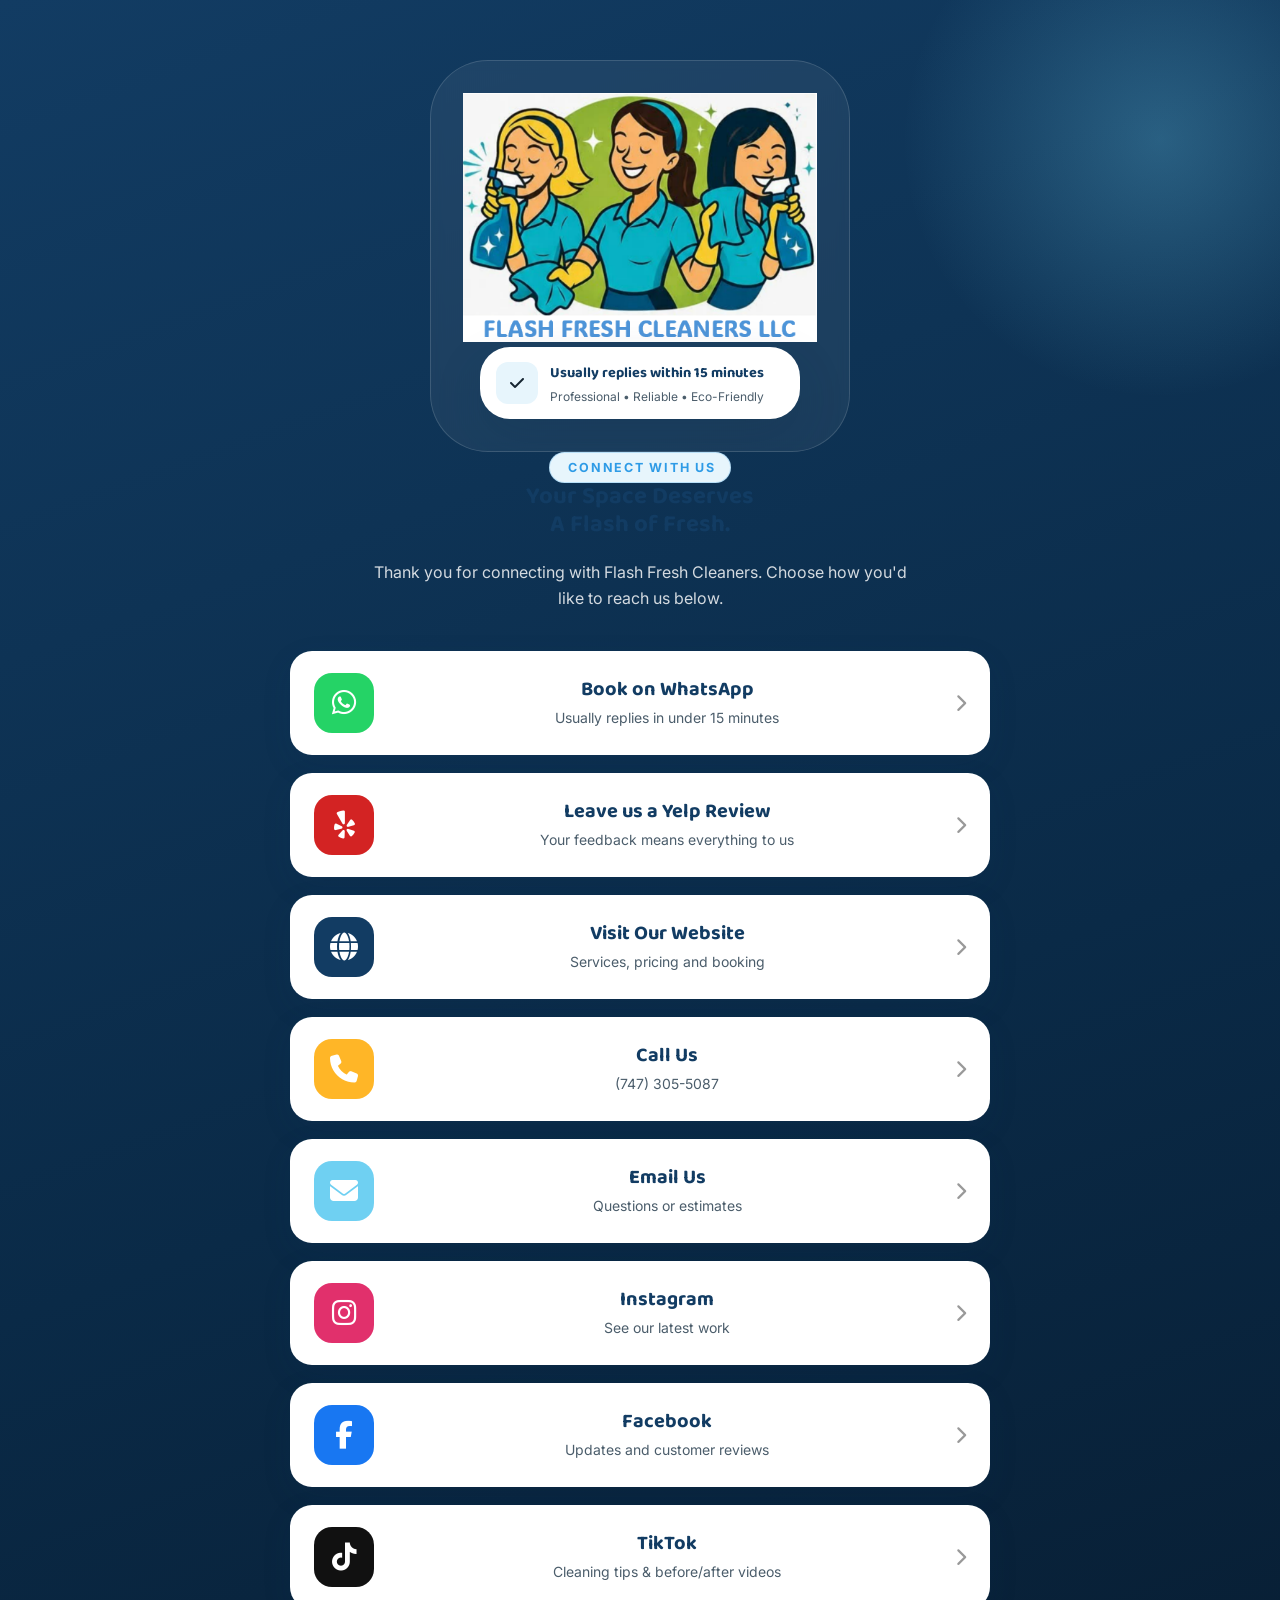
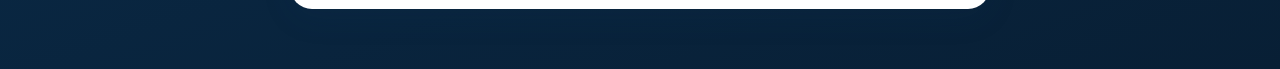
==== links.html @ 33b20ee2 "idk" ====
<!DOCTYPE html>
<html lang="en">

<head>

    <meta charset="UTF-8">
    <meta name="viewport" content="width=device-width, initial-scale=1.0">

    <title>Flash Fresh Cleaners | Connect With Us</title>

    <link rel="stylesheet" href="styles.css">

    <link rel="preconnect" href="https://fonts.googleapis.com">
    <link rel="preconnect" href="https://fonts.gstatic.com" crossorigin>

    <link
        href="https://fonts.googleapis.com/css2?family=Baloo+2:wght@700;800&family=Inter:wght@400;500;600;700&display=swap"
        rel="stylesheet">

    <link rel="stylesheet" href="https://cdnjs.cloudflare.com/ajax/libs/font-awesome/6.7.2/css/all.min.css">

    <link rel="icon" href="images/logo_flashfreshcleaners.png">

</head>

<body class="links-page">

    <section class="hero links-hero">

        <div class="wrap">

            <div class="links-container">

                <div class="hero-card">

                    <img src="images/logo_flashfreshcleaners.png" alt="Flash Fresh Cleaners Logo">

                    <div class="hero-badge">

                        <div class="ico">
                            <i class="fa-solid fa-check"></i>
                        </div>

                        <div>

                            <strong>Usually replies within 15 minutes</strong>

                            <span>Professional • Reliable • Eco-Friendly</span>

                        </div>

                    </div>

                </div>

                <div class="links-copy">

                    <div class="eyebrow">

                        <i class="fa-solid fa-sparkles"></i>

                        CONNECT WITH US

                    </div>

                    <h1>

                        Your Space Deserves<br>

                        <span class="accent">A Flash of Fresh.</span>

                    </h1>

                    <p class="lead">

                        Thank you for connecting with Flash Fresh Cleaners.

                        Choose how you'd like to reach us below.

                    </p>

                    <div class="links-buttons">

                        <a class="link-card whatsapp" href="https://wa.me/17473055087">

                            <div>

                                <i class="fa-brands fa-whatsapp"></i>

                            </div>

                            <div>

                                <h3>Book on WhatsApp</h3>

                                <p>Usually replies in under 15 minutes</p>

                            </div>

                            <span>

                                <i class="fa-solid fa-chevron-right"></i>

                            </span>

                        </a>

                        <a class="link-card yelp" href="https://www.yelp.com" target="_blank">

                            <div>

                                <i class="fa-brands fa-yelp"></i>

                            </div>

                            <div>

                                <h3>Leave us a Yelp Review</h3>

                                <p>Your feedback means everything to us</p>

                            </div>

                            <span>

                                <i class="fa-solid fa-chevron-right"></i>

                            </span>

                        </a>

                        <a class="link-card website" href="index.html">

                            <div>

                                <i class="fa-solid fa-globe"></i>

                            </div>

                            <div>

                                <h3>Visit Our Website</h3>

                                <p>Services, pricing and booking</p>

                            </div>

                            <span>

                                <i class="fa-solid fa-chevron-right"></i>

                            </span>

                        </a>

                        <a class="link-card phone" href="tel:+17473055087">

                            <div>

                                <i class="fa-solid fa-phone"></i>

                            </div>

                            <div>

                                <h3>Call Us</h3>

                                <p>(747) 305-5087</p>

                            </div>

                            <span>

                                <i class="fa-solid fa-chevron-right"></i>

                            </span>

                        </a>

                        <a class="link-card email" href="mailto:flashfreshhousecleaning@gmail.com">

                            <div>

                                <i class="fa-solid fa-envelope"></i>

                            </div>

                            <div>

                                <h3>Email Us</h3>

                                <p>Questions or estimates</p>

                            </div>

                            <span>

                                <i class="fa-solid fa-chevron-right"></i>

                            </span>

                        </a>

                        <a class="link-card instagram" href="https://www.instagram.com/flash_fresh_cleaners_"
                            target="_blank">

                            <div>

                                <i class="fa-brands fa-instagram"></i>

                            </div>

                            <div>

                                <h3>Instagram</h3>

                                <p>See our latest work</p>

                            </div>

                            <span>

                                <i class="fa-solid fa-chevron-right"></i>

                            </span>

                        </a>

                        <a class="link-card facebook"
                            href="https://www.facebook.com/people/Flash-fresh-cleaners-company/61579070356581/"
                            target="_blank">

                            <div>

                                <i class="fa-brands fa-facebook-f"></i>

                            </div>

                            <div>

                                <h3>Facebook</h3>

                                <p>Updates and customer reviews</p>

                            </div>

                            <span>

                                <i class="fa-solid fa-chevron-right"></i>

                            </span>

                        </a>

                        <a class="link-card tiktok"
                            href="https://www.tiktok.com/@flashfreshcleaner?_r=1&_t=ZP-98QbsErbtvD" target="_blank">

                            <div>

                                <i class="fa-brands fa-tiktok"></i>

                            </div>

                            <div>

                                <h3>TikTok</h3>

                                <p>Cleaning tips & before/after videos</p>

                            </div>

                            <span>

                                <i class="fa-solid fa-chevron-right"></i>

                            </span>

                        </a>

                    </div>

                </div>

            </div>

        </div>

    </section>

</body>

</html>
---- styles.css ----
:root{
  --navy:#123C63;
  --navy-deep:#0A2A47;
  --blue:#2E9BE6;
  --blue-light:#6FD0F2;
  --foam:#F5FBFF;
  --mist:#E7F5FC;
  --ink:#152430;
  --ink-soft:#4B5D6B;
  --amber:#FFB627;
  --amber-deep:#F09A00;
  --white:#FFFFFF;
  --wa-green:#25D366;
  --radius:18px;
  --radius-sm:10px;
  --shadow:0 10px 30px rgba(18,60,99,0.10);
  --shadow-strong:0 18px 46px rgba(10,42,71,0.18);
  --max:1180px;
}

*{box-sizing:border-box;}
html{scroll-behavior:smooth;}
body{
  margin:0;
  font-family:'Inter',sans-serif;
  color:var(--ink);
  background:var(--foam);
  -webkit-font-smoothing:antialiased;
  overflow-x:hidden;
}
img{max-width:100%;display:block;}
a{text-decoration:none;color:inherit;}
ul{list-style:none;margin:0;padding:0;}
h1,h2,h3,h4{
  font-family:'Baloo 2',sans-serif;
  margin:0;
  color:var(--navy);
  line-height:1.15;
}
p{margin:0;line-height:1.65;color:var(--ink-soft);}
section{position:relative;}
.wrap{max-width:var(--max);margin:0 auto;padding:0 28px;}
.eyebrow{
  display:inline-flex;
  align-items:center;
  gap:8px;
  font-family:'Inter',sans-serif;
  font-weight:700;
  font-size:12.5px;
  letter-spacing:0.14em;
  text-transform:uppercase;
  color:var(--blue);
  background:var(--mist);
  border:1px solid rgba(46,155,230,0.25);
  padding:7px 14px 7px 10px;
  border-radius:999px;
}
.eyebrow svg{width:14px;height:14px;flex-shrink:0;}

/* Buttons */
.btn{
  display:inline-flex;
  align-items:center;
  justify-content:center;
  gap:9px;
  font-family:'Inter',sans-serif;
  font-weight:700;
  font-size:15.5px;
  padding:15px 26px;
  border-radius:999px;
  cursor:pointer;
  border:2px solid transparent;
  transition:transform .18s ease, box-shadow .18s ease, background .18s ease, color .18s ease;
  white-space:nowrap;
}
.btn svg{width:19px;height:19px;flex-shrink:0;}
.btn:hover{transform:translateY(-2px);}
.btn-primary{
  background:var(--wa-green);
  color:#fff;
  box-shadow:0 12px 26px rgba(37,211,102,0.35);
}
.btn-primary:hover{box-shadow:0 16px 32px rgba(37,211,102,0.45);}
.btn-outline{
  background:transparent;
  border-color:rgba(255,255,255,0.55);
  color:#fff;
}
.btn-outline:hover{background:rgba(255,255,255,0.12);}
.btn-navy{
  background:var(--navy);
  color:#fff;
  box-shadow:0 12px 26px rgba(18,60,99,0.28);
}
.btn-navy:hover{background:var(--navy-deep);}
.btn-amber{
  background:var(--amber);
  color:var(--navy-deep);
  box-shadow:0 12px 26px rgba(255,182,39,0.35);
}
.btn-amber:hover{background:var(--amber-deep);}

/* Wave divider */
.wave-divider{display:block;width:100%;line-height:0;}
.wave-divider svg{width:100%;height:auto;display:block;}

/* Header */
header{
  position:sticky;top:0;z-index:100;
  background:rgba(245,251,255,0.9);
  backdrop-filter:blur(10px);
  border-bottom:1px solid rgba(18,60,99,0.08);
}
.nav{
  display:flex;align-items:center;justify-content:space-between;
  padding:14px 28px;max-width:var(--max);margin:0 auto;
}
.brand{display:flex;align-items:center;gap:10px;}
.brand img{height:46px;width:auto;}
.brand span{font-family:'Baloo 2',sans-serif;font-weight:800;font-size:18px;color:var(--navy);letter-spacing:0.01em;}
.nav-links{display:flex;align-items:center;gap:30px;}
.nav-links a{
  font-weight:600;font-size:14.5px;color:var(--navy);
  position:relative;padding:4px 0;
}
.nav-links a::after{
  content:"";position:absolute;left:0;bottom:-3px;width:0;height:2px;
  background:var(--blue);transition:width .2s ease;
}
.nav-links a:hover::after{width:100%;}
.nav-cta{display:flex;align-items:center;gap:14px;}
.nav-cta .btn{padding:11px 20px;font-size:14px;}
.burger{display:none;}
.burger-icon{display:none;}

@media (max-width:900px){
  .nav-links{
    position:fixed;inset:0 0 0 auto;top:0;
    width:min(78vw,320px);height:100vh;
    background:var(--navy);
    flex-direction:column;align-items:flex-start;
    padding:96px 32px 32px;gap:26px;
    transform:translateX(100%);
    transition:transform .32s ease;
    box-shadow:-20px 0 50px rgba(0,0,0,0.25);
  }
  .nav-links a{color:#fff;font-size:17px;}
  .nav-links a::after{background:var(--amber);}
  .burger:checked ~ .nav-links{transform:translateX(0);}
  .burger-icon{
    display:flex;flex-direction:column;justify-content:center;gap:5px;
    width:42px;height:42px;border-radius:12px;background:var(--navy);
    cursor:pointer;z-index:200;padding:0 10px;
  }
  .burger-icon span{width:100%;height:2.5px;background:#fff;border-radius:2px;transition:.25s;}
  .burger:checked ~ .burger-icon span:nth-child(1){transform:translateY(7.5px) rotate(45deg);}
  .burger:checked ~ .burger-icon span:nth-child(2){opacity:0;}
  .burger:checked ~ .burger-icon span:nth-child(3){transform:translateY(-7.5px) rotate(-45deg);}
  .nav-overlay{
    display:none;position:fixed;inset:0;background:rgba(10,42,71,0.45);z-index:90;
  }
  .burger:checked ~ .nav-overlay{display:block;}
  .nav-cta .btn-outline-navy{display:none;}
}
@media (min-width:901px){
  .burger, .burger-icon{display:none;}
}

/* Hero */
.hero{
  background:linear-gradient(160deg, var(--navy) 0%, var(--navy-deep) 62%, #081F35 100%);
  position:relative;overflow:hidden;
  padding:76px 0 0;
}
.hero::before{
  content:"";position:absolute;top:-120px;right:-140px;width:520px;height:520px;
  background:radial-gradient(circle, rgba(111,208,242,0.28) 0%, rgba(111,208,242,0) 70%);
  pointer-events:none;
}
.hero-flash{
  position:absolute;top:0;right:8%;width:340px;height:100%;
  background:linear-gradient(100deg, transparent 40%, rgba(255,255,255,0.06) 50%, transparent 60%);
  pointer-events:none;
}
.hero-grid{
  display:grid;grid-template-columns:1.05fr 0.95fr;gap:40px;align-items:center;
  position:relative;z-index:2;
}
.hero-copy .eyebrow{background:rgba(255,255,255,0.08);border-color:rgba(255,255,255,0.18);color:var(--blue-light);}
.hero-copy h1{
  color:#fff;font-size:clamp(34px,4.6vw,54px);font-weight:800;margin-top:18px;letter-spacing:-0.01em;
}
.hero-copy h1 .accent{color:var(--amber);}
.hero-copy p.lead{
  color:rgba(255,255,255,0.82);font-size:17.5px;max-width:480px;margin-top:18px;
}
.hero-actions{display:flex;flex-wrap:wrap;gap:14px;margin-top:30px;}
.hero-note{display:flex;align-items:center;gap:10px;margin-top:28px;color:rgba(255,255,255,0.65);font-size:13.5px;}
.hero-note svg{width:16px;height:16px;color:var(--amber);flex-shrink:0;}
.hero-stats{display:flex;gap:30px;margin-top:38px;flex-wrap:wrap;}
.hero-stats div strong{display:block;font-family:'Baloo 2',sans-serif;font-size:26px;color:#fff;}
.hero-stats div span{font-size:12.5px;color:rgba(255,255,255,0.6);letter-spacing:.03em;text-transform:uppercase;}

.hero-art{position:relative;z-index:2;display:flex;align-items:center;justify-content:center;padding:50px 0 60px;}
.hero-card{
    background: rgba(255,255,255,.06);
    border:1px solid rgba(255,255,255,.14);
    border-radius:58px;
    backdrop-filter:blur(6px);

    max-width:420px;
    width:100%;

    padding:32px;

    display:flex;
    flex-direction:column;
    align-items:center;
    gap:5px;

    overflow:hidden;
}

.image-wrapper{
    border-radius:30px;
    overflow:hidden;
}

.image-wrapper img{
    display:block;
    width:100%;
}

.hero-card img{
    .hero-card img{
    width:100%;
    height:320px;
    object-fit:contain;
    border-radius:28px;
    overflow:hidden;
}
}

.hero-badge{
    width:100%;
    max-width:320px;

    display:flex;
    align-items:center;
    gap:12px;

    background:#fff;
    border-radius:30px;
    padding:14px 16px;

    box-shadow:var(--shadow-strong);

    margin:0;
}
.hero-badge .ico{
  width:42px;height:42px;border-radius:12px;background:var(--mist);
  display:flex;align-items:center;justify-content:center;flex-shrink:0;
}
.hero-badge .ico svg{width:22px;height:22px;color:var(--blue);}
.hero-badge strong{display:block;font-family:'Baloo 2';font-size:14.5px;color:var(--navy);}
.hero-badge span{font-size:12px;color:var(--ink-soft);}

@media (max-width:900px){
  .hero-grid{grid-template-columns:1fr;text-align:left;}
  .hero-art{padding-bottom:70px;order:-1;}
  .hero{padding-top:50px;}
}

/* Section heading */
.section-head{max-width:640px;margin:0 auto 46px;text-align:center;}
.section-head .eyebrow{margin-bottom:16px;}
.section-head h2{font-size:clamp(28px,3.4vw,38px);font-weight:800;}
.section-head p{margin-top:14px;font-size:16px;}
.section-pad{padding:86px 0;}

.btn-yelp{
    background:#d32323;
    color:#fff;
}

.btn-yelp:hover{
    background:#b81d1d;
}

.btn i{
    margin-right:8px;
    font-size:20px;
}



/* Services */
.services{background:var(--foam);}
.svc-grid{
  display:grid;grid-template-columns:repeat(4,1fr);gap:22px;
}
.svc-card{
  background:#fff;border-radius:var(--radius);overflow:hidden;
  border:1px solid rgba(18,60,99,0.07);
  box-shadow:var(--shadow);
  transition:transform .22s ease, box-shadow .22s ease, border-color .22s ease;
}
.svc-card:hover{transform:translateY(-6px);box-shadow:var(--shadow-strong);border-color:rgba(46,155,230,0.25);}
.svc-img{width:100%;height:160px;object-fit:cover;display:block;}
.svc-body{padding:22px 24px 28px;}
.svc-card .ico{
  width:52px;height:52px;border-radius:14px;
  background:linear-gradient(140deg, var(--blue) 0%, var(--navy) 100%);
  display:flex;align-items:center;justify-content:center;margin-bottom:18px;
  margin-top:-44px;position:relative;z-index:1;
  border:3px solid #fff;box-shadow:var(--shadow);
}
.svc-card.featured .ico{background:linear-gradient(140deg, var(--amber) 0%, var(--amber-deep) 100%);}
.svc-card .ico svg{width:26px;height:26px;color:#fff;}
.svc-card h3{font-size:18px;margin-bottom:8px;}
.svc-card p{font-size:14.5px;}
.svc-card .tag{
  display:inline-block;margin-top:14px;font-size:11.5px;font-weight:700;letter-spacing:.06em;
  text-transform:uppercase;color:var(--amber-deep);background:rgba(255,182,39,0.14);
  padding:4px 10px;border-radius:999px;
}

@media (max-width:1024px){.svc-grid{grid-template-columns:repeat(2,1fr);}}
@media (max-width:560px){.svc-grid{grid-template-columns:1fr;} .section-pad{padding:60px 0;}}

/* Why us */
.why-us{background:var(--mist);}
.why-grid{display:grid;grid-template-columns:0.9fr 1.1fr;gap:56px;align-items:center;}
.why-copy .section-head{text-align:left;margin:0 0 26px;}
.why-list{display:flex;flex-direction:column;gap:20px;}
.why-item{display:flex;gap:16px;align-items:flex-start;}
.why-item .ico{
  width:44px;height:44px;border-radius:12px;background:#fff;flex-shrink:0;
  display:flex;align-items:center;justify-content:center;box-shadow:var(--shadow);
}
.why-item .ico svg{width:22px;height:22px;color:var(--blue);}
.why-item h4{font-size:16px;margin-bottom:4px;}
.why-item p{font-size:14.5px;}

.why-panel{
  background:linear-gradient(155deg, var(--navy) 0%, var(--navy-deep) 100%);
  border-radius:26px;padding:40px;color:#fff;position:relative;overflow:hidden;
}
.why-panel::before{
  content:"";position:absolute;bottom:-80px;left:-80px;width:260px;height:260px;
  background:radial-gradient(circle, rgba(111,208,242,0.22) 0%, transparent 70%);
}
.why-photo{
  width:100%;height:170px;object-fit:cover;border-radius:16px;
  margin-bottom:24px;position:relative;display:block;
  border:1px solid rgba(255,255,255,0.18);
}
.why-panel h3{color:#fff;font-size:22px;margin-bottom:22px;position:relative;}
.why-stats-grid{display:grid;grid-template-columns:1fr 1fr;gap:22px;position:relative;}
.why-stats-grid div{background:rgba(255,255,255,0.07);border:1px solid rgba(255,255,255,0.14);border-radius:16px;padding:20px;}
.why-stats-grid strong{display:block;font-family:'Baloo 2';font-size:28px;color:var(--amber);}
.why-stats-grid span{font-size:12.5px;color:rgba(255,255,255,0.72);}

@media (max-width:900px){
  .why-grid{grid-template-columns:1fr;}
  .why-copy .section-head{text-align:left;}
}

/* How it works */
.how{
  background:
    linear-gradient(180deg, rgba(245,251,255,0.95) 0%, rgba(245,251,255,0.95) 100%),
    url('https://picsum.photos/seed/flashfresh-howitworks/1600/900') center/cover no-repeat;
}
.how-grid{display:grid;grid-template-columns:repeat(3,1fr);gap:30px;position:relative;}
.how-grid::before{
  content:"";position:absolute;top:34px;left:14%;right:14%;height:2px;
  background:repeating-linear-gradient(90deg, rgba(46,155,230,0.35) 0 10px, transparent 10px 20px);
  z-index:0;
}
.how-step{position:relative;z-index:1;text-align:center;padding:0 14px;}
.how-num{
  width:68px;height:68px;border-radius:50%;margin:0 auto 22px;
  background:#fff;border:2px solid var(--blue);color:var(--blue);
  display:flex;align-items:center;justify-content:center;
  font-family:'Baloo 2';font-weight:800;font-size:24px;
  box-shadow:var(--shadow);
}
.how-step:nth-child(2) .how-num{border-color:var(--amber);color:var(--amber-deep);}
.how-step:nth-child(3) .how-num{border-color:var(--navy);color:var(--navy);}
.how-step h3{font-size:18px;margin-bottom:8px;}
.how-step p{font-size:14.5px;max-width:260px;margin:0 auto;}

@media (max-width:800px){
  .how-grid{grid-template-columns:1fr;gap:44px;}
  .how-grid::before{display:none;}
}

/* Reviews */
.reviews{background:var(--mist);}
.rev-grid{display:grid;grid-template-columns:repeat(3,1fr);gap:24px;}
.rev-card{
  background:#fff;border-radius:var(--radius);padding:28px;
  box-shadow:var(--shadow);border:1px solid rgba(18,60,99,0.06);
  display:flex;flex-direction:column;gap:16px;
}
.rev-stars{display:flex;gap:3px;}
.rev-stars svg{width:16px;height:16px;color:var(--amber);}
.rev-card p{font-size:15px;color:var(--ink);}
.rev-who{display:flex;align-items:center;gap:12px;margin-top:auto;}
.rev-avatar{
  width:40px;height:40px;border-radius:50%;overflow:hidden;flex-shrink:0;
  box-shadow:0 0 0 2px rgba(18,60,99,0.08);
}
.rev-avatar img{width:100%;height:100%;object-fit:cover;display:block;}
.rev-who strong{display:block;font-size:14px;color:var(--navy);}
.rev-who span{font-size:12px;color:var(--ink-soft);}

@media (max-width:900px){.rev-grid{grid-template-columns:1fr;}}

/* Contact CTA */
.cta{
  background:
    linear-gradient(150deg, rgba(18,60,99,0.93) 0%, rgba(10,42,71,0.95) 70%, rgba(8,31,53,0.97) 100%),
    url('https://plus.unsplash.com/premium_photo-1679920025550-75324e59680f?q=80&w=1169&auto=format&fit=crop&ixlib=rb-4.1.0&ixid=M3wxMjA3fDB8MHxwaG90by1wYWdlfHx8fGVufDB8fHx8fA%3D%3D') center/cover no-repeat;
  position:relative;overflow:hidden;padding:80px 0;
}
.cta::before{
  content:"";position:absolute;top:-100px;left:-100px;width:420px;height:420px;
  background:radial-gradient(circle, rgba(111,208,242,0.22) 0%, transparent 70%);
}
.cta::after{
  content:"";position:absolute;bottom:-120px;right:-80px;width:380px;height:380px;
  background:radial-gradient(circle, rgba(255,182,39,0.16) 0%, transparent 70%);
}
.cta-inner{position:relative;z-index:2;text-align:center;max-width:640px;margin:0 auto;}
.cta-inner .eyebrow{background:rgba(255,255,255,0.08);border-color:rgba(255,255,255,0.2);color:var(--blue-light);}
.cta-inner h2{color:#fff;font-size:clamp(28px,4vw,40px);margin-top:18px;}
.cta-inner p{color:rgba(255,255,255,0.78);margin-top:14px;font-size:16.5px;}
.cta-actions{display:flex;flex-wrap:wrap;gap:14px;justify-content:center;margin-top:32px;}
.cta-phone{
  display:inline-flex;align-items:center;gap:10px;margin-top:26px;
  color:rgba(255,255,255,0.75);font-size:14.5px;font-weight:600;
}
.cta-phone svg{width:17px;height:17px;color:var(--amber);}

/* Footer */
footer{background:#081F35;padding:56px 0 26px;color:rgba(255,255,255,0.65);}
.foot-grid{display:grid;grid-template-columns:1.4fr 1fr 1fr 1.2fr;gap:40px;}
.foot-brand{display:flex;align-items:center;gap:10px;margin-bottom:14px;}
.foot-brand img{height:40px;width:auto;}
.foot-brand span{font-family:'Baloo 2';font-weight:800;font-size:16.5px;color:#fff;}
.foot-col h5{color:#fff;font-family:'Inter';font-size:13.5px;letter-spacing:.06em;text-transform:uppercase;margin-bottom:16px;}
.foot-col ul{display:flex;flex-direction:column;gap:11px;}
.foot-col a{font-size:14.5px;transition:color .2s;}
.foot-col a:hover{color:var(--blue-light);}
.foot-desc{font-size:14px;max-width:280px;line-height:1.6;}
.foot-social{display:flex;gap:12px;margin-top:18px;}
.foot-social a{
  width:38px;height:38px;border-radius:10px;background:rgba(255,255,255,0.07);
  display:flex;align-items:center;justify-content:center;border:1px solid rgba(255,255,255,0.12);
  transition:background .2s;
}
.foot-social a:hover{background:var(--blue);}
.foot-social svg{width:18px;height:18px;color:#fff;}
.foot-contact-item{display:flex;align-items:center;gap:10px;font-size:14.5px;}
.foot-contact-item svg{width:16px;height:16px;color:var(--amber);flex-shrink:0;}
.foot-bottom{
  margin-top:44px;padding-top:24px;border-top:1px solid rgba(255,255,255,0.1);
  display:flex;justify-content:space-between;align-items:center;flex-wrap:wrap;gap:12px;
  font-size:13px;
}


.footer-info{
    display:grid;
    grid-template-columns:repeat(2,1fr);
    gap:80px;

    padding-bottom:55px;
    margin-bottom:55px;

    border-bottom:1px solid rgba(255,255,255,.1);
}

.footer-info-box h4{
    color:#fff;
    font-family:'Baloo 2';
    font-size:2rem;
    margin-bottom:32px;
}

.footer-info-box p{
    color:rgba(255,255,255,.75);
    line-height:1.9;
    font-size:16px;
    margin-bottom:8px;
}

.footer-divider{
    width:70px;
    height:2px;
    background:rgba(255,255,255,.35);
    margin:28px 0;
}

.footer-info-box a{
    display:block;
    color:#fff;
    text-decoration:none;
    margin-bottom:14px;
    transition:.25s;
}

.footer-info-box a:hover{
    color:var(--blue-light);
}

.footer-social-large{
    display:flex;
    gap:18px;
    margin-top:35px;
}

.footer-social-large a{
    width:48px;
    height:48px;

    display:flex;
    justify-content:center;
    align-items:center;

    border-radius:12px;

    background:rgba(255,255,255,.08);

    font-size:22px;

    transition:.25s;
}

.footer-social-large a:hover{
    background:var(--blue);
    transform:translateY(-3px);
}

@media (max-width:768px){

    .footer-info{
        grid-template-columns:1fr;
        gap:50px;
    }

}

@media (max-width:900px){
  .foot-grid{grid-template-columns:1fr 1fr;}
}
@media (max-width:560px){
  .foot-grid{grid-template-columns:1fr;gap:32px;}
  .foot-bottom{flex-direction:column;text-align:center;}
}




/* =======================
   LINKS PAGE
======================= */

.links-page{

    background:linear-gradient(160deg,var(--navy),#081F35);

}

.links-hero{

    min-height:100vh;
    padding:60px 0;

}

.links-container{

    max-width:700px;
    margin:auto;

    display:flex;
    flex-direction:column;
    align-items:center;

}

.links-copy{

    width:100%;
    text-align:center;

}

.links-copy .lead{

    color:rgba(255,255,255,.82);
    max-width:550px;
    margin:20px auto 40px;

}

.links-buttons{

    display:flex;
    flex-direction:column;
    gap:18px;

}

.link-card{

    background:white;

    border-radius:22px;

    padding:22px 24px;

    display:grid;

    grid-template-columns:65px 1fr auto;

    align-items:center;

    gap:18px;

    text-decoration:none;

    transition:.25s;

    box-shadow:var(--shadow);

}

.link-card:hover{

    transform:translateY(-5px);

    box-shadow:var(--shadow-strong);

}

.link-card>div:first-child{

    width:60px;
    height:60px;

    border-radius:18px;

    display:flex;
    justify-content:center;
    align-items:center;

    color:white;

    font-size:28px;

}

.link-card h3{

    margin:0;

    font-size:20px;

}

.link-card p{

    margin-top:5px;

    font-size:14px;

}

.link-card span{

    color:#999;

    font-size:18px;

}

.whatsapp>div:first-child{

    background:#25D366;

}

.yelp>div:first-child{

    background:#D32323;

}

.website>div:first-child{

    background:var(--navy);

}

.phone>div:first-child{

    background:var(--amber);

}

.email>div:first-child{

    background:#6FD0F2;

}

.instagram>div:first-child{

    background:#E1306C;

}

.facebook>div:first-child{

    background:#1877F2;

}

.tiktok>div:first-child{

    background:#111;

}

@media(max-width:650px){

.link-card{

grid-template-columns:55px 1fr;

}

.link-card span{

display:none;

}

.link-card>div:first-child{

width:50px;
height:50px;
font-size:22px;

}

.link-card h3{

font-size:18px;

}

}
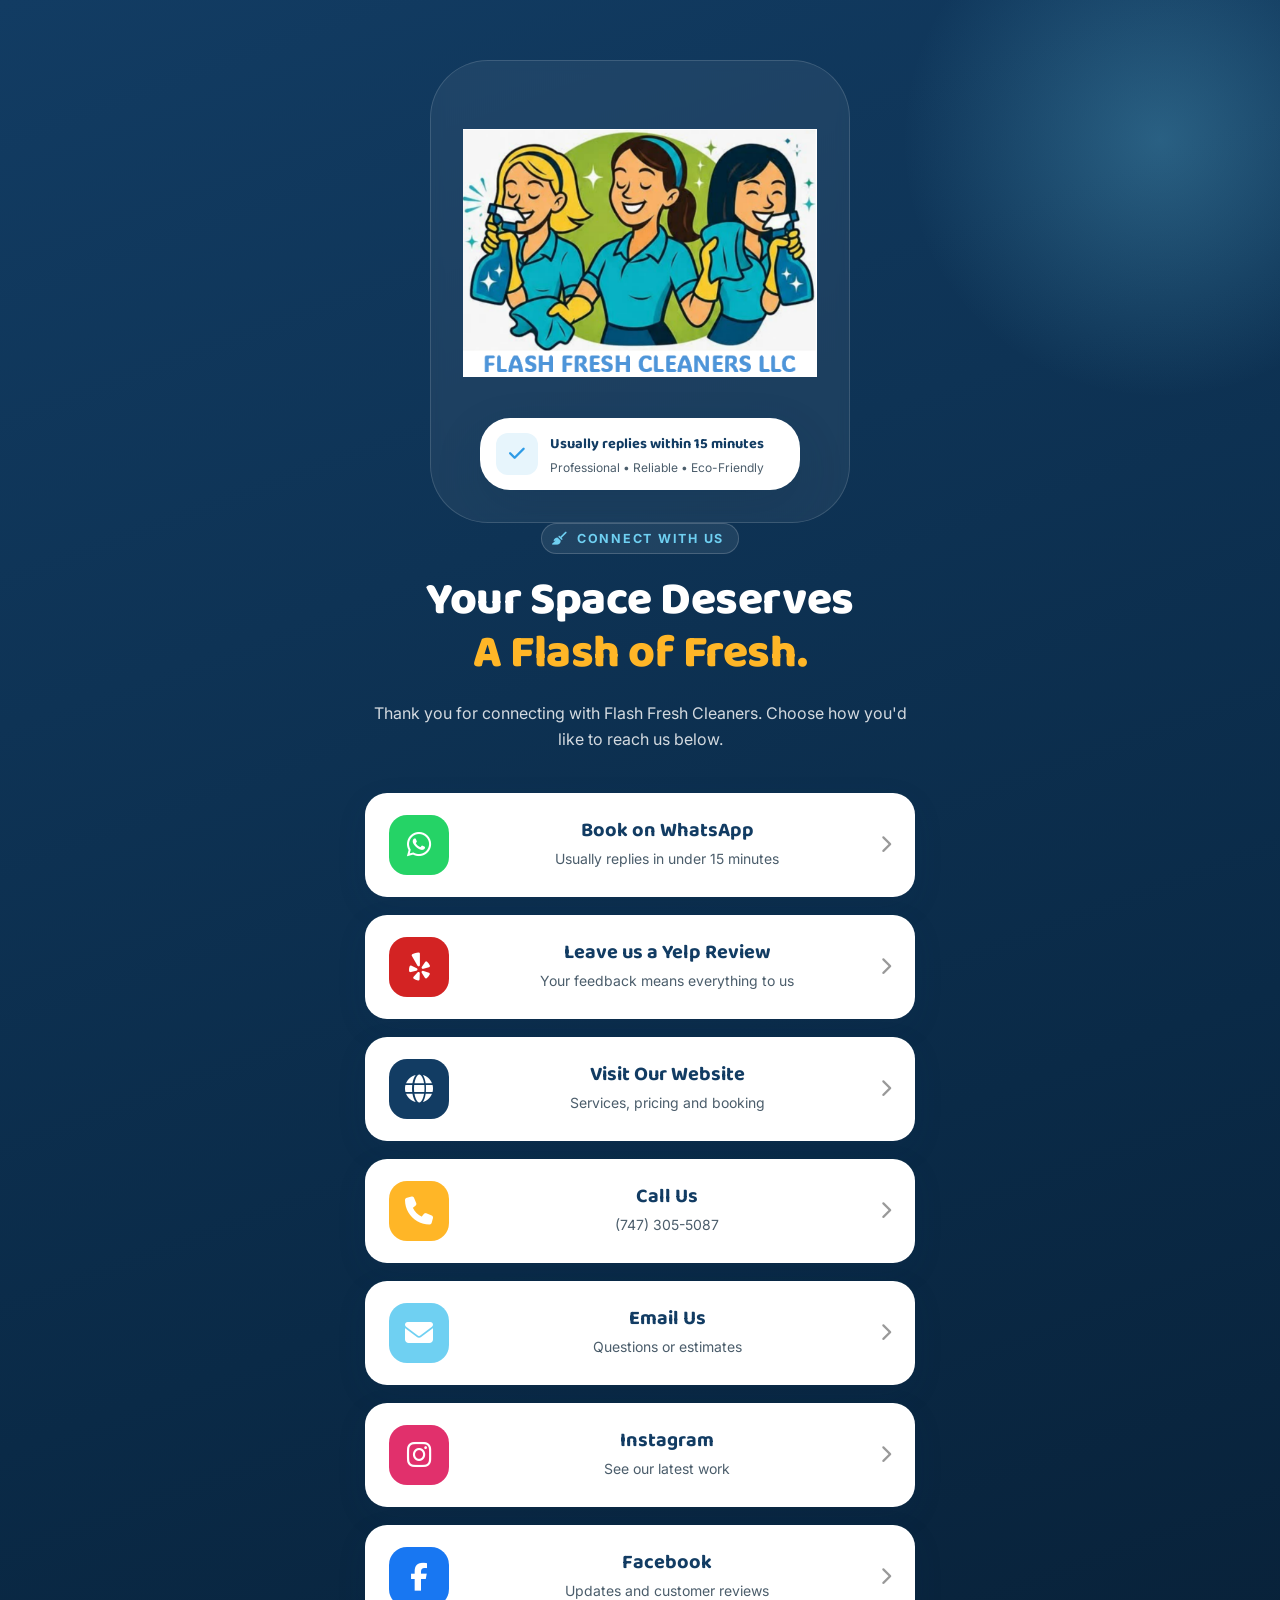
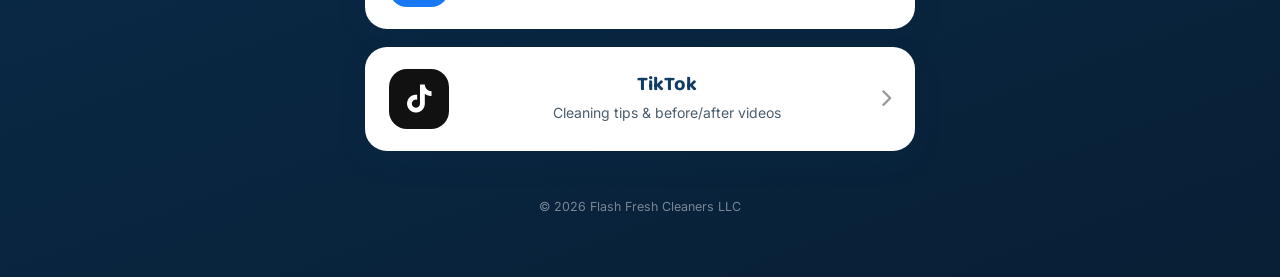
==== commit e1bb1b85: "links" ====
--- a/links.html
+++ b/links.html
@@ -5,8 +5,16 @@
 
     <meta charset="UTF-8">
     <meta name="viewport" content="width=device-width, initial-scale=1.0">
+    <meta name="theme-color" content="#123C63">
 
     <title>Flash Fresh Cleaners | Connect With Us</title>
+    <meta name="description" content="Book a cleaning, leave a review, or follow Flash Fresh Cleaners LLC — all our links in one place.">
+
+    <!-- Social share preview -->
+    <meta property="og:title" content="Flash Fresh Cleaners | Connect With Us">
+    <meta property="og:description" content="Book a cleaning, leave a review, or follow Flash Fresh Cleaners LLC — all our links in one place.">
+    <meta property="og:image" content="images/logo_flashfreshcleaners.png">
+    <meta property="og:type" content="website">
 
     <link rel="stylesheet" href="styles.css">
 
@@ -19,13 +27,13 @@
 
     <link rel="stylesheet" href="https://cdnjs.cloudflare.com/ajax/libs/font-awesome/6.7.2/css/all.min.css">
 
-    <link rel="icon" href="images/logo_flashfreshcleaners.png">
+    <link rel="icon" href="images/logo_flashfreshcleaners.png" type="image/png">
 
 </head>
 
 <body class="links-page">
 
-    <section class="hero links-hero">
+    <main class="hero links-hero">
 
         <div class="wrap">
 
@@ -38,7 +46,7 @@
                     <div class="hero-badge">
 
                         <div class="ico">
-                            <i class="fa-solid fa-check"></i>
+                            <i class="fa-solid fa-check" aria-hidden="true"></i>
                         </div>
 
                         <div>
@@ -57,7 +65,7 @@
 
                     <div class="eyebrow">
 
-                        <i class="fa-solid fa-sparkles"></i>
+                        <i class="fa-solid fa-broom" aria-hidden="true"></i>
 
                         CONNECT WITH US
 
@@ -79,205 +87,151 @@
 
                     </p>
 
-                    <div class="links-buttons">
-
-                        <a class="link-card whatsapp" href="https://wa.me/17473055087">
-
-                            <div>
-
-                                <i class="fa-brands fa-whatsapp"></i>
-
-                            </div>
-
-                            <div>
-
-                                <h3>Book on WhatsApp</h3>
-
-                                <p>Usually replies in under 15 minutes</p>
-
-                            </div>
-
-                            <span>
-
-                                <i class="fa-solid fa-chevron-right"></i>
-
-                            </span>
-
-                        </a>
-
-                        <a class="link-card yelp" href="https://www.yelp.com" target="_blank">
-
-                            <div>
-
-                                <i class="fa-brands fa-yelp"></i>
-
-                            </div>
-
-                            <div>
-
-                                <h3>Leave us a Yelp Review</h3>
-
-                                <p>Your feedback means everything to us</p>
-
-                            </div>
-
-                            <span>
-
-                                <i class="fa-solid fa-chevron-right"></i>
-
-                            </span>
-
-                        </a>
-
-                        <a class="link-card website" href="index.html">
-
-                            <div>
-
-                                <i class="fa-solid fa-globe"></i>
-
-                            </div>
-
-                            <div>
-
-                                <h3>Visit Our Website</h3>
-
-                                <p>Services, pricing and booking</p>
-
-                            </div>
-
-                            <span>
-
-                                <i class="fa-solid fa-chevron-right"></i>
-
-                            </span>
-
-                        </a>
-
-                        <a class="link-card phone" href="tel:+17473055087">
-
-                            <div>
-
-                                <i class="fa-solid fa-phone"></i>
-
-                            </div>
-
-                            <div>
-
-                                <h3>Call Us</h3>
-
-                                <p>(747) 305-5087</p>
-
-                            </div>
-
-                            <span>
-
-                                <i class="fa-solid fa-chevron-right"></i>
-
-                            </span>
-
-                        </a>
-
-                        <a class="link-card email" href="mailto:flashfreshhousecleaning@gmail.com">
-
-                            <div>
-
-                                <i class="fa-solid fa-envelope"></i>
-
-                            </div>
-
-                            <div>
-
-                                <h3>Email Us</h3>
-
-                                <p>Questions or estimates</p>
-
-                            </div>
-
-                            <span>
-
-                                <i class="fa-solid fa-chevron-right"></i>
-
-                            </span>
-
-                        </a>
-
-                        <a class="link-card instagram" href="https://www.instagram.com/flash_fresh_cleaners_"
-                            target="_blank">
-
-                            <div>
-
-                                <i class="fa-brands fa-instagram"></i>
-
-                            </div>
-
-                            <div>
-
-                                <h3>Instagram</h3>
-
-                                <p>See our latest work</p>
-
-                            </div>
-
-                            <span>
-
-                                <i class="fa-solid fa-chevron-right"></i>
-
-                            </span>
-
-                        </a>
-
-                        <a class="link-card facebook"
-                            href="https://www.facebook.com/people/Flash-fresh-cleaners-company/61579070356581/"
-                            target="_blank">
-
-                            <div>
-
-                                <i class="fa-brands fa-facebook-f"></i>
-
-                            </div>
-
-                            <div>
-
-                                <h3>Facebook</h3>
-
-                                <p>Updates and customer reviews</p>
-
-                            </div>
-
-                            <span>
-
-                                <i class="fa-solid fa-chevron-right"></i>
-
-                            </span>
-
-                        </a>
-
-                        <a class="link-card tiktok"
-                            href="https://www.tiktok.com/@flashfreshcleaner?_r=1&_t=ZP-98QbsErbtvD" target="_blank">
-
-                            <div>
-
-                                <i class="fa-brands fa-tiktok"></i>
-
-                            </div>
-
-                            <div>
-
-                                <h3>TikTok</h3>
-
-                                <p>Cleaning tips & before/after videos</p>
-
-                            </div>
-
-                            <span>
-
-                                <i class="fa-solid fa-chevron-right"></i>
-
-                            </span>
-
-                        </a>
-
-                    </div>
+                    <ul class="links-buttons">
+
+                        <li>
+                            <a class="link-card whatsapp" href="https://wa.me/17473055087" target="_blank" rel="noopener">
+
+                                <div>
+                                    <i class="fa-brands fa-whatsapp" aria-hidden="true"></i>
+                                </div>
+
+                                <div>
+                                    <h3>Book on WhatsApp</h3>
+                                    <p>Usually replies in under 15 minutes</p>
+                                </div>
+
+                                <span><i class="fa-solid fa-chevron-right" aria-hidden="true"></i></span>
+
+                            </a>
+                        </li>
+
+                        <li>
+                            <a class="link-card yelp" href="https://www.yelp.com" target="_blank" rel="noopener">
+
+                                <div>
+                                    <i class="fa-brands fa-yelp" aria-hidden="true"></i>
+                                </div>
+
+                                <div>
+                                    <h3>Leave us a Yelp Review</h3>
+                                    <p>Your feedback means everything to us</p>
+                                </div>
+
+                                <span><i class="fa-solid fa-chevron-right" aria-hidden="true"></i></span>
+
+                            </a>
+                        </li>
+
+                        <li>
+                            <a class="link-card website" href="index.html">
+
+                                <div>
+                                    <i class="fa-solid fa-globe" aria-hidden="true"></i>
+                                </div>
+
+                                <div>
+                                    <h3>Visit Our Website</h3>
+                                    <p>Services, pricing and booking</p>
+                                </div>
+
+                                <span><i class="fa-solid fa-chevron-right" aria-hidden="true"></i></span>
+
+                            </a>
+                        </li>
+
+                        <li>
+                            <a class="link-card phone" href="tel:+17473055087">
+
+                                <div>
+                                    <i class="fa-solid fa-phone" aria-hidden="true"></i>
+                                </div>
+
+                                <div>
+                                    <h3>Call Us</h3>
+                                    <p>(747) 305-5087</p>
+                                </div>
+
+                                <span><i class="fa-solid fa-chevron-right" aria-hidden="true"></i></span>
+
+                            </a>
+                        </li>
+
+                        <li>
+                            <a class="link-card email" href="mailto:flashfreshhousecleaning@gmail.com">
+
+                                <div>
+                                    <i class="fa-solid fa-envelope" aria-hidden="true"></i>
+                                </div>
+
+                                <div>
+                                    <h3>Email Us</h3>
+                                    <p>Questions or estimates</p>
+                                </div>
+
+                                <span><i class="fa-solid fa-chevron-right" aria-hidden="true"></i></span>
+
+                            </a>
+                        </li>
+
+                        <li>
+                            <a class="link-card instagram" href="https://www.instagram.com/flash_fresh_cleaners_"
+                                target="_blank" rel="noopener">
+
+                                <div>
+                                    <i class="fa-brands fa-instagram" aria-hidden="true"></i>
+                                </div>
+
+                                <div>
+                                    <h3>Instagram</h3>
+                                    <p>See our latest work</p>
+                                </div>
+
+                                <span><i class="fa-solid fa-chevron-right" aria-hidden="true"></i></span>
+
+                            </a>
+                        </li>
+
+                        <li>
+                            <a class="link-card facebook"
+                                href="https://www.facebook.com/people/Flash-fresh-cleaners-company/61579070356581/"
+                                target="_blank" rel="noopener">
+
+                                <div>
+                                    <i class="fa-brands fa-facebook-f" aria-hidden="true"></i>
+                                </div>
+
+                                <div>
+                                    <h3>Facebook</h3>
+                                    <p>Updates and customer reviews</p>
+                                </div>
+
+                                <span><i class="fa-solid fa-chevron-right" aria-hidden="true"></i></span>
+
+                            </a>
+                        </li>
+
+                        <li>
+                            <a class="link-card tiktok"
+                                href="https://www.tiktok.com/@flashfreshcleaner?_r=1&_t=ZP-98QbsErbtvD" target="_blank" rel="noopener">
+
+                                <div>
+                                    <i class="fa-brands fa-tiktok" aria-hidden="true"></i>
+                                </div>
+
+                                <div>
+                                    <h3>TikTok</h3>
+                                    <p>Cleaning tips &amp; before/after videos</p>
+                                </div>
+
+                                <span><i class="fa-solid fa-chevron-right" aria-hidden="true"></i></span>
+
+                            </a>
+                        </li>
+
+                    </ul>
+
+                    <p class="links-footer">© 2026 Flash Fresh Cleaners LLC</p>
 
                 </div>
 
@@ -285,8 +239,8 @@
 
         </div>
 
-    </section>
+    </main>
 
 </body>
 
-</html>+</html>
--- a/styles.css
+++ b/styles.css
@@ -56,6 +56,26 @@
   border-radius:999px;
 }
 .eyebrow svg{width:14px;height:14px;flex-shrink:0;}
+.eyebrow i{font-size:13px;line-height:1;}
+
+/* Accessibility: visible keyboard focus everywhere */
+a:focus-visible,
+.btn:focus-visible,
+.link-card:focus-visible{
+  outline:3px solid var(--amber);
+  outline-offset:3px;
+  border-radius:8px;
+}
+
+/* Respect reduced-motion preference */
+@media (prefers-reduced-motion: reduce){
+  *{
+    animation-duration:0.01ms !important;
+    animation-iteration-count:1 !important;
+    transition-duration:0.01ms !important;
+    scroll-behavior:auto !important;
+  }
+}
 
 /* Buttons */
 .btn{
@@ -99,6 +119,12 @@
   box-shadow:0 12px 26px rgba(255,182,39,0.35);
 }
 .btn-amber:hover{background:var(--amber-deep);}
+.btn-yelp{
+  background:#d32323;
+  color:#fff;
+}
+.btn-yelp:hover{background:#b81d1d;}
+.btn i{margin-right:8px;font-size:20px;}
 
 /* Wave divider */
 .wave-divider{display:block;width:100%;line-height:0;}
@@ -224,6 +250,7 @@
 .image-wrapper{
     border-radius:30px;
     overflow:hidden;
+    width:100%;
 }
 
 .image-wrapper img{
@@ -232,13 +259,10 @@
 }
 
 .hero-card img{
-    .hero-card img{
     width:100%;
     height:320px;
     object-fit:contain;
     border-radius:28px;
-    overflow:hidden;
-}
 }
 
 .hero-badge{
@@ -262,6 +286,7 @@
   display:flex;align-items:center;justify-content:center;flex-shrink:0;
 }
 .hero-badge .ico svg{width:22px;height:22px;color:var(--blue);}
+.hero-badge .ico i{font-size:18px;color:var(--blue);}
 .hero-badge strong{display:block;font-family:'Baloo 2';font-size:14.5px;color:var(--navy);}
 .hero-badge span{font-size:12px;color:var(--ink-soft);}
 
@@ -277,22 +302,6 @@
 .section-head h2{font-size:clamp(28px,3.4vw,38px);font-weight:800;}
 .section-head p{margin-top:14px;font-size:16px;}
 .section-pad{padding:86px 0;}
-
-.btn-yelp{
-    background:#d32323;
-    color:#fff;
-}
-
-.btn-yelp:hover{
-    background:#b81d1d;
-}
-
-.btn i{
-    margin-right:8px;
-    font-size:20px;
-}
-
-
 
 /* Services */
 .services{background:var(--foam);}
@@ -317,6 +326,7 @@
 }
 .svc-card.featured .ico{background:linear-gradient(140deg, var(--amber) 0%, var(--amber-deep) 100%);}
 .svc-card .ico svg{width:26px;height:26px;color:#fff;}
+.svc-card .ico i{font-size:22px;color:#fff;}
 .svc-card h3{font-size:18px;margin-bottom:8px;}
 .svc-card p{font-size:14.5px;}
 .svc-card .tag{
@@ -339,6 +349,7 @@
   display:flex;align-items:center;justify-content:center;box-shadow:var(--shadow);
 }
 .why-item .ico svg{width:22px;height:22px;color:var(--blue);}
+.why-item .ico i{font-size:18px;color:var(--blue);}
 .why-item h4{font-size:16px;margin-bottom:4px;}
 .why-item p{font-size:14.5px;}
 
@@ -569,199 +580,138 @@
 ======================= */
 
 .links-page{
-
     background:linear-gradient(160deg,var(--navy),#081F35);
-
+    min-height:100vh;
 }
 
 .links-hero{
-
     min-height:100vh;
     padding:60px 0;
-
+    display:flex;
+    align-items:center;
 }
 
 .links-container{
-
     max-width:700px;
     margin:auto;
+    width:100%;
 
     display:flex;
     flex-direction:column;
     align-items:center;
-
 }
 
 .links-copy{
-
     width:100%;
     text-align:center;
-
-}
+}
+
+/* Fixes: the links page reuses hero copy patterns under its own
+   class name, so it needs its own color/contrast rules — without
+   these, the heading renders navy-on-navy and disappears. */
+.links-copy .eyebrow{
+  background:rgba(255,255,255,0.08);
+  border-color:rgba(255,255,255,0.18);
+  color:var(--blue-light);
+}
+.links-copy h1{
+  color:#fff;
+  font-size:clamp(30px,4.4vw,46px);
+  font-weight:800;
+  margin-top:20px;
+  letter-spacing:-0.01em;
+}
+.links-copy h1 .accent{color:var(--amber);}
 
 .links-copy .lead{
-
     color:rgba(255,255,255,.82);
     max-width:550px;
     margin:20px auto 40px;
-
-}
+}
+
+.links-handle{
+  display:inline-flex;
+  align-items:center;
+  gap:7px;
+  color:rgba(255,255,255,0.55);
+  font-size:13.5px;
+  font-weight:600;
+  letter-spacing:0.02em;
+  margin-top:16px;
+}
+.links-handle i{color:var(--blue-light);font-size:12px;}
 
 .links-buttons{
-
     display:flex;
     flex-direction:column;
     gap:18px;
-
 }
 
 .link-card{
-
     background:white;
-
     border-radius:22px;
-
     padding:22px 24px;
-
     display:grid;
-
     grid-template-columns:65px 1fr auto;
-
     align-items:center;
-
     gap:18px;
-
     text-decoration:none;
-
-    transition:.25s;
-
+    transition:transform .25s ease, box-shadow .25s ease;
     box-shadow:var(--shadow);
-
 }
 
 .link-card:hover{
-
     transform:translateY(-5px);
-
     box-shadow:var(--shadow-strong);
-
 }
 
 .link-card>div:first-child{
-
     width:60px;
     height:60px;
-
     border-radius:18px;
-
     display:flex;
     justify-content:center;
     align-items:center;
-
     color:white;
-
     font-size:28px;
-
+    flex-shrink:0;
 }
 
 .link-card h3{
-
     margin:0;
-
     font-size:20px;
-
+    color:var(--navy);
 }
 
 .link-card p{
-
     margin-top:5px;
-
     font-size:14px;
-
 }
 
 .link-card span{
-
     color:#999;
-
     font-size:18px;
-
-}
-
-.whatsapp>div:first-child{
-
-    background:#25D366;
-
-}
-
-.yelp>div:first-child{
-
-    background:#D32323;
-
-}
-
-.website>div:first-child{
-
-    background:var(--navy);
-
-}
-
-.phone>div:first-child{
-
-    background:var(--amber);
-
-}
-
-.email>div:first-child{
-
-    background:#6FD0F2;
-
-}
-
-.instagram>div:first-child{
-
-    background:#E1306C;
-
-}
-
-.facebook>div:first-child{
-
-    background:#1877F2;
-
-}
-
-.tiktok>div:first-child{
-
-    background:#111;
-
+}
+
+.whatsapp>div:first-child{background:#25D366;}
+.yelp>div:first-child{background:#D32323;}
+.website>div:first-child{background:var(--navy);}
+.phone>div:first-child{background:var(--amber);}
+.email>div:first-child{background:#6FD0F2;}
+.instagram>div:first-child{background:#E1306C;}
+.facebook>div:first-child{background:#1877F2;}
+.tiktok>div:first-child{background:#111;}
+
+.links-footer{
+  margin-top:46px;
+  text-align:center;
+  color:rgba(255,255,255,0.45);
+  font-size:12.5px;
 }
 
 @media(max-width:650px){
-
-.link-card{
-
-grid-template-columns:55px 1fr;
-
-}
-
-.link-card span{
-
-display:none;
-
-}
-
-.link-card>div:first-child{
-
-width:50px;
-height:50px;
-font-size:22px;
-
-}
-
-.link-card h3{
-
-font-size:18px;
-
-}
-
+  .link-card{grid-template-columns:55px 1fr;}
+  .link-card span{display:none;}
+  .link-card>div:first-child{width:50px;height:50px;font-size:22px;}
+  .link-card h3{font-size:18px;}
 }
